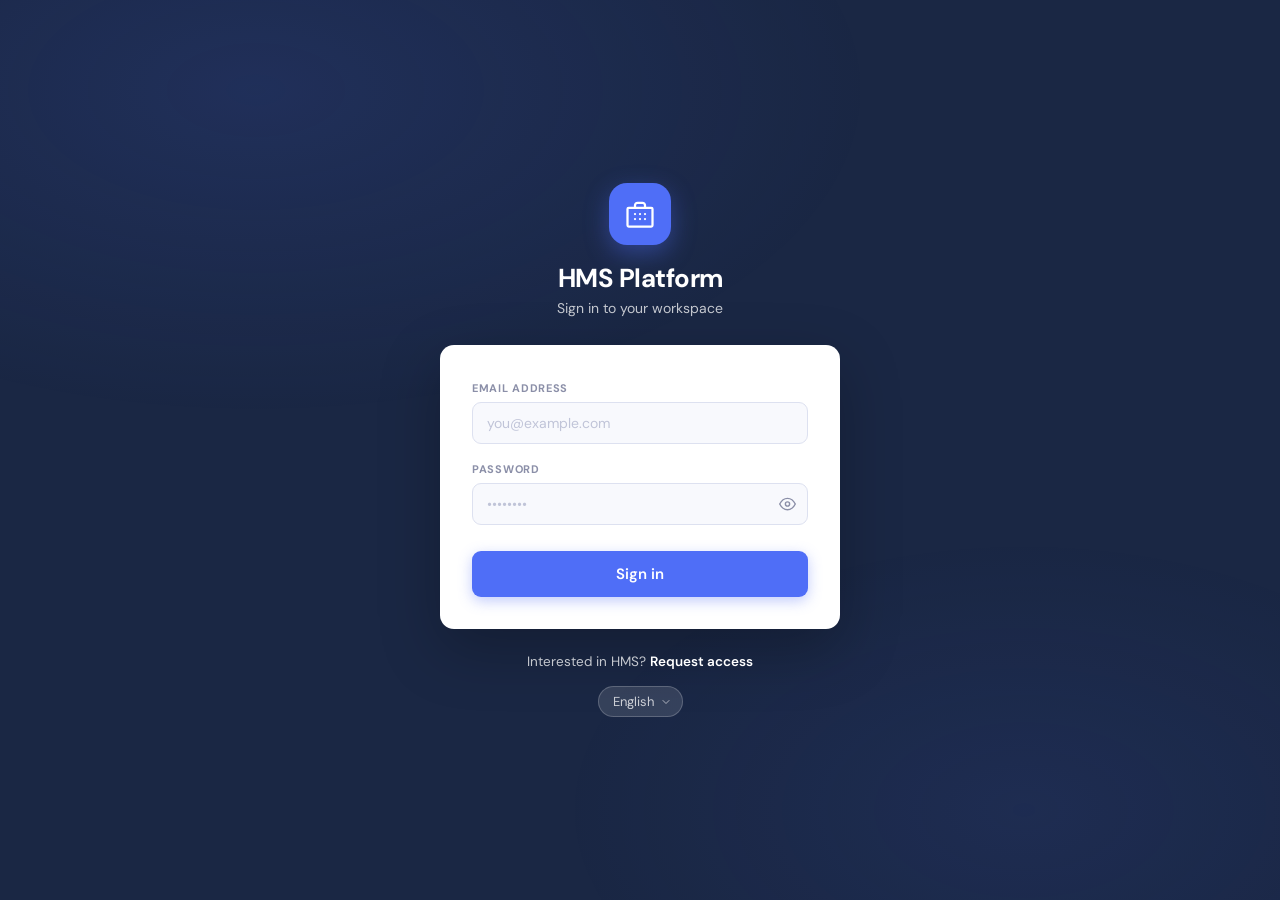
==== login.html @ 32c8299f "index and login done" ====
<!DOCTYPE html>
<html lang="en">
<head>
  <meta charset="UTF-8" />
  <meta name="viewport" content="width=device-width, initial-scale=1.0" />
  <title>Sign In — Hotel Management System</title>
  <link rel="preconnect" href="https://fonts.googleapis.com" />
  <link rel="preconnect" href="https://fonts.gstatic.com" crossorigin />
  <link href="https://fonts.googleapis.com/css2?family=DM+Sans:wght@300;400;500;600;700&display=swap" rel="stylesheet" />
  <style>
    *, *::before, *::after { box-sizing: border-box; margin: 0; padding: 0; }

    :root {
      --bg-dark: #1a2744;
      --bg-darker: #131d38;
      --primary: #4f6ef7;
      --primary-hover: #3d5ce8;
      --white: #ffffff;
      --card-bg: #ffffff;
      --input-border: #dde1f0;
      --input-bg: #f8f9fd;
      --input-focus: #4f6ef7;
      --text: #1a1d2e;
      --text-muted: #8b8fa8;
      --text-light: rgba(255,255,255,0.55);
      --text-light2: rgba(255,255,255,0.75);
      --radius: 14px;
      --radius-sm: 9px;
      --shadow: 0 20px 60px rgba(0,0,0,0.25);
    }

    body {
      font-family: 'DM Sans', sans-serif;
      background: var(--bg-dark);
      min-height: 100vh;
      display: flex;
      flex-direction: column;
      align-items: center;
      justify-content: center;
      padding: 24px 16px;
      position: relative;
      overflow: hidden;
    }

    /* subtle background pattern */
    body::before {
      content: '';
      position: fixed;
      inset: 0;
      background:
        radial-gradient(ellipse 80% 60% at 20% 10%, rgba(79,110,247,0.12) 0%, transparent 60%),
        radial-gradient(ellipse 60% 50% at 80% 90%, rgba(79,110,247,0.08) 0%, transparent 60%);
      pointer-events: none;
    }

    /* ── TOP HEADER (icon + name) ── */
    .login-header {
      text-align: center;
      margin-bottom: 28px;
      position: relative;
      z-index: 1;
    }

    .app-icon {
      width: 62px; height: 62px;
      background: var(--primary);
      border-radius: 18px;
      display: flex;
      align-items: center;
      justify-content: center;
      margin: 0 auto 16px;
      box-shadow: 0 8px 24px rgba(79,110,247,0.4);
    }
    .app-icon svg {
      width: 30px; height: 30px;
      color: #fff;
    }

    .app-name {
      font-size: 26px;
      font-weight: 700;
      color: var(--white);
      letter-spacing: -.5px;
    }

    .app-tagline {
      font-size: 14px;
      color: var(--text-light2);
      margin-top: 4px;
      font-weight: 400;
    }

    /* ── CARD ── */
    .login-card {
      background: var(--card-bg);
      border-radius: var(--radius);
      padding: 36px 32px 32px;
      width: 100%;
      max-width: 400px;
      box-shadow: var(--shadow);
      position: relative;
      z-index: 1;
    }

    /* ── FORM ── */
    .form-group {
      margin-bottom: 18px;
    }

    .form-label {
      display: block;
      font-size: 11px;
      font-weight: 700;
      letter-spacing: .7px;
      text-transform: uppercase;
      color: var(--text-muted);
      margin-bottom: 7px;
    }

    .input-wrap {
      position: relative;
    }

    .form-input {
      width: 100%;
      padding: 11px 14px;
      background: var(--input-bg);
      border: 1.5px solid var(--input-border);
      border-radius: var(--radius-sm);
      font-size: 14px;
      font-family: 'DM Sans', sans-serif;
      color: var(--text);
      outline: none;
      transition: border-color .2s, box-shadow .2s, background .2s;
    }
    .form-input::placeholder { color: #c0c4d8; }
    .form-input:focus {
      border-color: var(--input-focus);
      background: #fff;
      box-shadow: 0 0 0 3px rgba(79,110,247,0.12);
    }

    /* password toggle */
    .pw-toggle {
      position: absolute;
      right: 12px;
      top: 50%;
      transform: translateY(-50%);
      background: none;
      border: none;
      cursor: pointer;
      color: var(--text-muted);
      display: flex;
      align-items: center;
      padding: 0;
    }
    .pw-toggle:hover { color: var(--text); }
    .pw-toggle svg { width: 17px; height: 17px; }
    .form-input.has-toggle { padding-right: 40px; }

    /* ── SUBMIT BTN ── */
    .btn-signin {
      width: 100%;
      padding: 13px;
      background: var(--primary);
      color: #fff;
      border: none;
      border-radius: var(--radius-sm);
      font-size: 15px;
      font-weight: 600;
      font-family: 'DM Sans', sans-serif;
      cursor: pointer;
      margin-top: 8px;
      transition: background .2s, transform .15s, box-shadow .2s;
      box-shadow: 0 4px 14px rgba(79,110,247,0.35);
      letter-spacing: .1px;
    }
    .btn-signin:hover {
      background: var(--primary-hover);
      box-shadow: 0 6px 18px rgba(79,110,247,0.45);
    }
    .btn-signin:active { transform: scale(.98); }

    /* ── FOOTER LINKS ── */
    .login-footer {
      margin-top: 24px;
      text-align: center;
      position: relative;
      z-index: 1;
    }

    .request-access {
      font-size: 13.5px;
      color: var(--text-light2);
    }
    .request-access a {
      color: #fff;
      font-weight: 600;
      text-decoration: none;
    }
    .request-access a:hover { text-decoration: underline; }

    /* language selector */
    .lang-select-wrap {
      margin-top: 16px;
      display: flex;
      justify-content: center;
    }

    .lang-select {
      appearance: none;
      -webkit-appearance: none;
      background: rgba(255,255,255,0.12);
      border: 1px solid rgba(255,255,255,0.2);
      color: var(--text-light2);
      font-family: 'DM Sans', sans-serif;
      font-size: 13px;
      padding: 6px 28px 6px 14px;
      border-radius: 20px;
      cursor: pointer;
      outline: none;
      background-image: url("data:image/svg+xml,%3Csvg xmlns='http://www.w3.org/2000/svg' width='12' height='12' viewBox='0 0 24 24' fill='none' stroke='rgba(255,255,255,0.6)' stroke-width='2' stroke-linecap='round' stroke-linejoin='round'%3E%3Cpolyline points='6 9 12 15 18 9'/%3E%3C/svg%3E");
      background-repeat: no-repeat;
      background-position: right 10px center;
    }
    .lang-select option { background: var(--bg-darker); color: #fff; }

    /* ── RESPONSIVE ── */
    @media (max-width: 440px) {
      .login-card { padding: 28px 22px 26px; }
      .app-name { font-size: 22px; }
      .app-icon { width: 54px; height: 54px; border-radius: 15px; }
      .app-icon svg { width: 26px; height: 26px; }
    }

    @media (max-width: 320px) {
      .login-card { padding: 22px 16px 20px; }
    }
  </style>
</head>
<body>

  <!-- Header -->
  <div class="login-header">
    <div class="app-icon">
      <!-- Hotel building icon -->
      <svg viewBox="0 0 24 24" fill="none" stroke="currentColor" stroke-width="1.8" stroke-linecap="round" stroke-linejoin="round">
        <rect x="2" y="7" width="20" height="15" rx="1"/>
        <path d="M16 7V5a2 2 0 0 0-2-2h-4a2 2 0 0 0-2 2v2"/>
        <line x1="12" y1="12" x2="12" y2="12.01"/>
        <path d="M8 12h.01M16 12h.01M8 16h.01M16 16h.01M12 16h.01"/>
      </svg>
    </div>
    <div class="app-name">HMS Platform</div>
    <div class="app-tagline">Sign in to your workspace</div>
  </div>

  <!-- Card -->
  <div class="login-card">
    <form onsubmit="handleLogin(event)">

      <div class="form-group">
        <label class="form-label" for="email">Email Address</label>
        <div class="input-wrap">
          <input
            id="email"
            type="email"
            class="form-input"
            placeholder="you@example.com"
            autocomplete="email"
            required
          />
        </div>
      </div>

      <div class="form-group">
        <label class="form-label" for="password">Password</label>
        <div class="input-wrap">
          <input
            id="password"
            type="password"
            class="form-input has-toggle"
            placeholder="••••••••"
            autocomplete="current-password"
            required
          />
          <button type="button" class="pw-toggle" onclick="togglePassword()" id="pwToggle" title="Show/hide password">
            <svg id="eyeIcon" viewBox="0 0 24 24" fill="none" stroke="currentColor" stroke-width="2" stroke-linecap="round" stroke-linejoin="round">
              <path d="M1 12s4-8 11-8 11 8 11 8-4 8-11 8-11-8-11-8z"/>
              <circle cx="12" cy="12" r="3"/>
            </svg>
          </button>
        </div>
      </div>

      <button type="submit" class="btn-signin">Sign in</button>

    </form>
  </div>

  <!-- Footer -->
  <div class="login-footer">
    <div class="request-access">
      Interested in HMS? <a href="#">Request access</a>
    </div>
    <div class="lang-select-wrap">
      <select class="lang-select">
        <option value="en">English</option>
        <option value="ur">اردو</option>
      </select>
    </div>
  </div>

  <script>
    // Password show/hide
    function togglePassword() {
      const input = document.getElementById('password');
      const icon  = document.getElementById('eyeIcon');
      if (input.type === 'password') {
        input.type = 'text';
        icon.innerHTML = `
          <path d="M17.94 17.94A10.07 10.07 0 0 1 12 20c-7 0-11-8-11-8a18.45 18.45 0 0 1 5.06-5.94"/>
          <path d="M9.9 4.24A9.12 9.12 0 0 1 12 4c7 0 11 8 11 8a18.5 18.5 0 0 1-2.16 3.19"/>
          <line x1="1" y1="1" x2="23" y2="23"/>
        `;
      } else {
        input.type = 'password';
        icon.innerHTML = `
          <path d="M1 12s4-8 11-8 11 8 11 8-4 8-11 8-11-8-11-8z"/>
          <circle cx="12" cy="12" r="3"/>
        `;
      }
    }

    // Form submit
    function handleLogin(e) {
      e.preventDefault();
      const btn = e.target.querySelector('.btn-signin');
      btn.textContent = 'Signing in…';
      btn.disabled = true;
      setTimeout(() => {
        window.location.href = 'dashboard.html';
      }, 800);
    }
  </script>

</body>
</html>
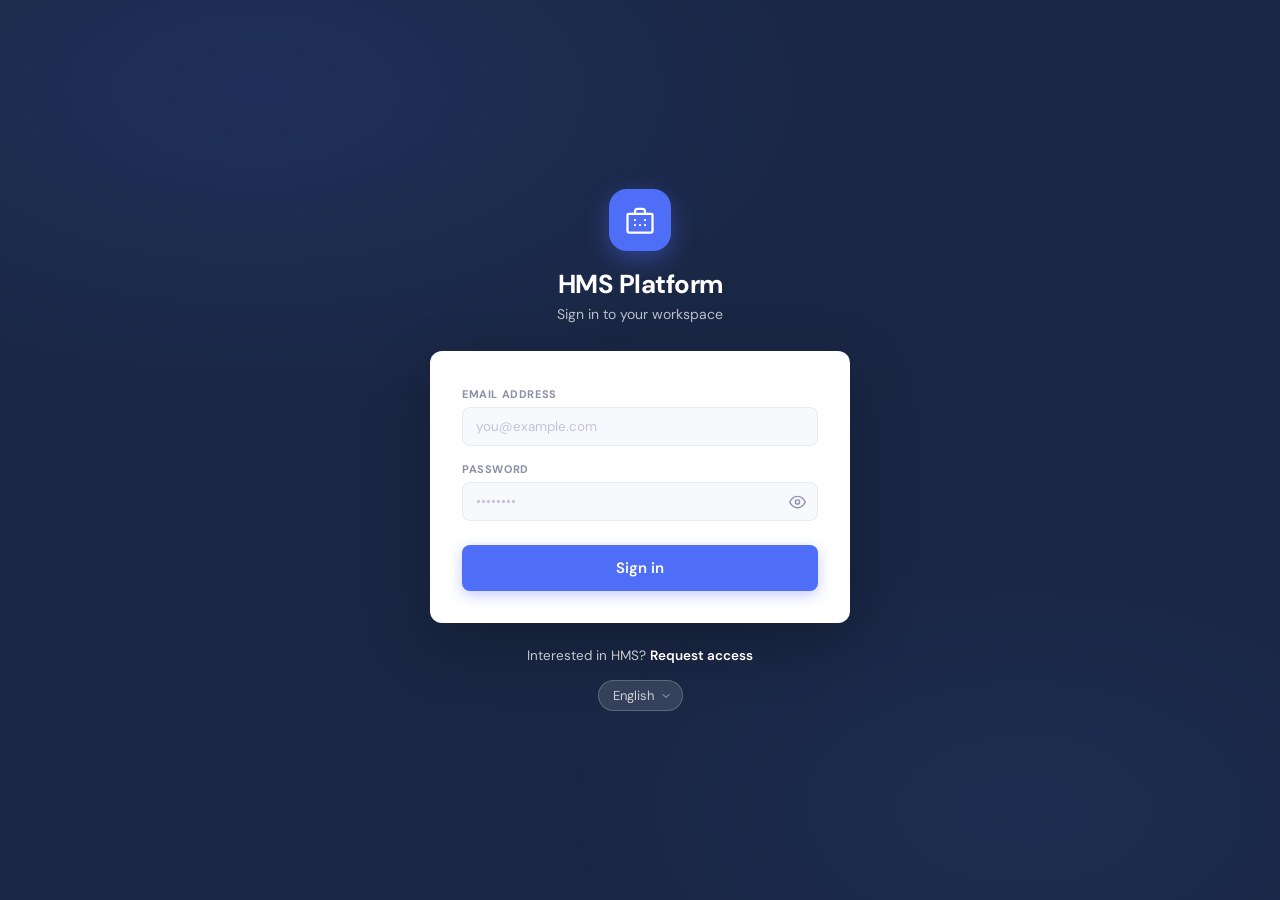
==== commit 03810c19: "signup and front-desk done" ====
--- a/login.html
+++ b/login.html
@@ -4,250 +4,15 @@
   <meta charset="UTF-8" />
   <meta name="viewport" content="width=device-width, initial-scale=1.0" />
   <title>Sign In — Hotel Management System</title>
-  <link rel="preconnect" href="https://fonts.googleapis.com" />
-  <link rel="preconnect" href="https://fonts.gstatic.com" crossorigin />
-  <link href="https://fonts.googleapis.com/css2?family=DM+Sans:wght@300;400;500;600;700&display=swap" rel="stylesheet" />
-  <style>
-    *, *::before, *::after { box-sizing: border-box; margin: 0; padding: 0; }
+  <link rel="stylesheet" href="style.css" />
+</head>
+<body class="layout-auth">
 
-    :root {
-      --bg-dark: #1a2744;
-      --bg-darker: #131d38;
-      --primary: #4f6ef7;
-      --primary-hover: #3d5ce8;
-      --white: #ffffff;
-      --card-bg: #ffffff;
-      --input-border: #dde1f0;
-      --input-bg: #f8f9fd;
-      --input-focus: #4f6ef7;
-      --text: #1a1d2e;
-      --text-muted: #8b8fa8;
-      --text-light: rgba(255,255,255,0.55);
-      --text-light2: rgba(255,255,255,0.75);
-      --radius: 14px;
-      --radius-sm: 9px;
-      --shadow: 0 20px 60px rgba(0,0,0,0.25);
-    }
-
-    body {
-      font-family: 'DM Sans', sans-serif;
-      background: var(--bg-dark);
-      min-height: 100vh;
-      display: flex;
-      flex-direction: column;
-      align-items: center;
-      justify-content: center;
-      padding: 24px 16px;
-      position: relative;
-      overflow: hidden;
-    }
-
-    /* subtle background pattern */
-    body::before {
-      content: '';
-      position: fixed;
-      inset: 0;
-      background:
-        radial-gradient(ellipse 80% 60% at 20% 10%, rgba(79,110,247,0.12) 0%, transparent 60%),
-        radial-gradient(ellipse 60% 50% at 80% 90%, rgba(79,110,247,0.08) 0%, transparent 60%);
-      pointer-events: none;
-    }
-
-    /* ── TOP HEADER (icon + name) ── */
-    .login-header {
-      text-align: center;
-      margin-bottom: 28px;
-      position: relative;
-      z-index: 1;
-    }
-
-    .app-icon {
-      width: 62px; height: 62px;
-      background: var(--primary);
-      border-radius: 18px;
-      display: flex;
-      align-items: center;
-      justify-content: center;
-      margin: 0 auto 16px;
-      box-shadow: 0 8px 24px rgba(79,110,247,0.4);
-    }
-    .app-icon svg {
-      width: 30px; height: 30px;
-      color: #fff;
-    }
-
-    .app-name {
-      font-size: 26px;
-      font-weight: 700;
-      color: var(--white);
-      letter-spacing: -.5px;
-    }
-
-    .app-tagline {
-      font-size: 14px;
-      color: var(--text-light2);
-      margin-top: 4px;
-      font-weight: 400;
-    }
-
-    /* ── CARD ── */
-    .login-card {
-      background: var(--card-bg);
-      border-radius: var(--radius);
-      padding: 36px 32px 32px;
-      width: 100%;
-      max-width: 400px;
-      box-shadow: var(--shadow);
-      position: relative;
-      z-index: 1;
-    }
-
-    /* ── FORM ── */
-    .form-group {
-      margin-bottom: 18px;
-    }
-
-    .form-label {
-      display: block;
-      font-size: 11px;
-      font-weight: 700;
-      letter-spacing: .7px;
-      text-transform: uppercase;
-      color: var(--text-muted);
-      margin-bottom: 7px;
-    }
-
-    .input-wrap {
-      position: relative;
-    }
-
-    .form-input {
-      width: 100%;
-      padding: 11px 14px;
-      background: var(--input-bg);
-      border: 1.5px solid var(--input-border);
-      border-radius: var(--radius-sm);
-      font-size: 14px;
-      font-family: 'DM Sans', sans-serif;
-      color: var(--text);
-      outline: none;
-      transition: border-color .2s, box-shadow .2s, background .2s;
-    }
-    .form-input::placeholder { color: #c0c4d8; }
-    .form-input:focus {
-      border-color: var(--input-focus);
-      background: #fff;
-      box-shadow: 0 0 0 3px rgba(79,110,247,0.12);
-    }
-
-    /* password toggle */
-    .pw-toggle {
-      position: absolute;
-      right: 12px;
-      top: 50%;
-      transform: translateY(-50%);
-      background: none;
-      border: none;
-      cursor: pointer;
-      color: var(--text-muted);
-      display: flex;
-      align-items: center;
-      padding: 0;
-    }
-    .pw-toggle:hover { color: var(--text); }
-    .pw-toggle svg { width: 17px; height: 17px; }
-    .form-input.has-toggle { padding-right: 40px; }
-
-    /* ── SUBMIT BTN ── */
-    .btn-signin {
-      width: 100%;
-      padding: 13px;
-      background: var(--primary);
-      color: #fff;
-      border: none;
-      border-radius: var(--radius-sm);
-      font-size: 15px;
-      font-weight: 600;
-      font-family: 'DM Sans', sans-serif;
-      cursor: pointer;
-      margin-top: 8px;
-      transition: background .2s, transform .15s, box-shadow .2s;
-      box-shadow: 0 4px 14px rgba(79,110,247,0.35);
-      letter-spacing: .1px;
-    }
-    .btn-signin:hover {
-      background: var(--primary-hover);
-      box-shadow: 0 6px 18px rgba(79,110,247,0.45);
-    }
-    .btn-signin:active { transform: scale(.98); }
-
-    /* ── FOOTER LINKS ── */
-    .login-footer {
-      margin-top: 24px;
-      text-align: center;
-      position: relative;
-      z-index: 1;
-    }
-
-    .request-access {
-      font-size: 13.5px;
-      color: var(--text-light2);
-    }
-    .request-access a {
-      color: #fff;
-      font-weight: 600;
-      text-decoration: none;
-    }
-    .request-access a:hover { text-decoration: underline; }
-
-    /* language selector */
-    .lang-select-wrap {
-      margin-top: 16px;
-      display: flex;
-      justify-content: center;
-    }
-
-    .lang-select {
-      appearance: none;
-      -webkit-appearance: none;
-      background: rgba(255,255,255,0.12);
-      border: 1px solid rgba(255,255,255,0.2);
-      color: var(--text-light2);
-      font-family: 'DM Sans', sans-serif;
-      font-size: 13px;
-      padding: 6px 28px 6px 14px;
-      border-radius: 20px;
-      cursor: pointer;
-      outline: none;
-      background-image: url("data:image/svg+xml,%3Csvg xmlns='http://www.w3.org/2000/svg' width='12' height='12' viewBox='0 0 24 24' fill='none' stroke='rgba(255,255,255,0.6)' stroke-width='2' stroke-linecap='round' stroke-linejoin='round'%3E%3Cpolyline points='6 9 12 15 18 9'/%3E%3C/svg%3E");
-      background-repeat: no-repeat;
-      background-position: right 10px center;
-    }
-    .lang-select option { background: var(--bg-darker); color: #fff; }
-
-    /* ── RESPONSIVE ── */
-    @media (max-width: 440px) {
-      .login-card { padding: 28px 22px 26px; }
-      .app-name { font-size: 22px; }
-      .app-icon { width: 54px; height: 54px; border-radius: 15px; }
-      .app-icon svg { width: 26px; height: 26px; }
-    }
-
-    @media (max-width: 320px) {
-      .login-card { padding: 22px 16px 20px; }
-    }
-  </style>
-</head>
-<body>
-
-  <!-- Header -->
-  <div class="login-header">
+  <div class="auth-header">
     <div class="app-icon">
-      <!-- Hotel building icon -->
       <svg viewBox="0 0 24 24" fill="none" stroke="currentColor" stroke-width="1.8" stroke-linecap="round" stroke-linejoin="round">
         <rect x="2" y="7" width="20" height="15" rx="1"/>
         <path d="M16 7V5a2 2 0 0 0-2-2h-4a2 2 0 0 0-2 2v2"/>
-        <line x1="12" y1="12" x2="12" y2="12.01"/>
         <path d="M8 12h.01M16 12h.01M8 16h.01M16 16h.01M12 16h.01"/>
       </svg>
     </div>
@@ -255,36 +20,19 @@
     <div class="app-tagline">Sign in to your workspace</div>
   </div>
 
-  <!-- Card -->
-  <div class="login-card">
+  <div class="auth-card">
     <form onsubmit="handleLogin(event)">
 
       <div class="form-group">
         <label class="form-label" for="email">Email Address</label>
-        <div class="input-wrap">
-          <input
-            id="email"
-            type="email"
-            class="form-input"
-            placeholder="you@example.com"
-            autocomplete="email"
-            required
-          />
-        </div>
+        <input id="email" type="email" class="form-input" placeholder="you@example.com" autocomplete="email" required />
       </div>
 
       <div class="form-group">
         <label class="form-label" for="password">Password</label>
         <div class="input-wrap">
-          <input
-            id="password"
-            type="password"
-            class="form-input has-toggle"
-            placeholder="••••••••"
-            autocomplete="current-password"
-            required
-          />
-          <button type="button" class="pw-toggle" onclick="togglePassword()" id="pwToggle" title="Show/hide password">
+          <input id="password" type="password" class="form-input has-toggle" placeholder="••••••••" autocomplete="current-password" required />
+          <button type="button" class="pw-toggle" onclick="togglePassword()" title="Show/hide password">
             <svg id="eyeIcon" viewBox="0 0 24 24" fill="none" stroke="currentColor" stroke-width="2" stroke-linecap="round" stroke-linejoin="round">
               <path d="M1 12s4-8 11-8 11 8 11 8-4 8-11 8-11-8-11-8z"/>
               <circle cx="12" cy="12" r="3"/>
@@ -293,16 +41,12 @@
         </div>
       </div>
 
-      <button type="submit" class="btn-signin">Sign in</button>
-
+      <button type="submit" class="btn-auth" id="submitBtn">Sign in</button>
     </form>
   </div>
 
-  <!-- Footer -->
-  <div class="login-footer">
-    <div class="request-access">
-      Interested in HMS? <a href="#">Request access</a>
-    </div>
+  <div class="auth-footer">
+    <p>Interested in HMS? <a href="#">Request access</a></p>
     <div class="lang-select-wrap">
       <select class="lang-select">
         <option value="en">English</option>
@@ -312,37 +56,24 @@
   </div>
 
   <script>
-    // Password show/hide
     function togglePassword() {
-      const input = document.getElementById('password');
-      const icon  = document.getElementById('eyeIcon');
-      if (input.type === 'password') {
-        input.type = 'text';
-        icon.innerHTML = `
-          <path d="M17.94 17.94A10.07 10.07 0 0 1 12 20c-7 0-11-8-11-8a18.45 18.45 0 0 1 5.06-5.94"/>
-          <path d="M9.9 4.24A9.12 9.12 0 0 1 12 4c7 0 11 8 11 8a18.5 18.5 0 0 1-2.16 3.19"/>
-          <line x1="1" y1="1" x2="23" y2="23"/>
-        `;
+      const inp  = document.getElementById('password');
+      const icon = document.getElementById('eyeIcon');
+      if (inp.type === 'password') {
+        inp.type = 'text';
+        icon.innerHTML = '<path d="M17.94 17.94A10.07 10.07 0 0 1 12 20c-7 0-11-8-11-8a18.45 18.45 0 0 1 5.06-5.94"/><path d="M9.9 4.24A9.12 9.12 0 0 1 12 4c7 0 11 8 11 8a18.5 18.5 0 0 1-2.16 3.19"/><line x1="1" y1="1" x2="23" y2="23"/>';
       } else {
-        input.type = 'password';
-        icon.innerHTML = `
-          <path d="M1 12s4-8 11-8 11 8 11 8-4 8-11 8-11-8-11-8z"/>
-          <circle cx="12" cy="12" r="3"/>
-        `;
+        inp.type = 'password';
+        icon.innerHTML = '<path d="M1 12s4-8 11-8 11 8 11 8-4 8-11 8-11-8-11-8z"/><circle cx="12" cy="12" r="3"/>';
       }
     }
-
-    // Form submit
     function handleLogin(e) {
       e.preventDefault();
-      const btn = e.target.querySelector('.btn-signin');
+      const btn = e.target.querySelector('.btn-auth');
       btn.textContent = 'Signing in…';
       btn.disabled = true;
-      setTimeout(() => {
-        window.location.href = 'dashboard.html';
-      }, 800);
+      setTimeout(() => { window.location.href = 'dashboard.html'; }, 800);
     }
   </script>
-
 </body>
 </html>
--- a/style.css
+++ b/style.css
@@ -0,0 +1,323 @@
+/* ============================================================
+   style.css — Hotel Management System | Common Styles
+   ============================================================ */
+
+@import url('https://fonts.googleapis.com/css2?family=DM+Sans:wght@300;400;500;600;700&display=swap');
+
+/* ── RESET ─────────────────────────────────────────────── */
+*, *::before, *::after { box-sizing: border-box; margin: 0; padding: 0; }
+
+/* ── VARIABLES ──────────────────────────────────────────── */
+:root {
+  --sidebar-width: 220px;
+  --topbar-h:      56px;
+  --bg:            #f5f6fa;
+  --white:         #ffffff;
+  --primary:       #4f6ef7;
+  --primary-light: #eef0fe;
+  --primary-hover: #3d5ce8;
+  --text:          #1a1d2e;
+  --text-muted:    #8b8fa8;
+  --text-light:    #b0b3c6;
+  --border:        #e8eaf2;
+  --green:         #22c55e;
+  --green-light:   #dcfce7;
+  --orange:        #f59e0b;
+  --orange-light:  #fef3c7;
+  --red:           #ef4444;
+  --red-light:     #fee2e2;
+  --blue:          #3b82f6;
+  --blue-light:    #dbeafe;
+  --purple:        #8b5cf6;
+  --teal:          #06b6d4;
+  --shadow-sm:     0 1px 3px rgba(0,0,0,.06), 0 1px 2px rgba(0,0,0,.04);
+  --shadow:        0 4px 16px rgba(0,0,0,.07);
+  --shadow-lg:     0 20px 60px rgba(0,0,0,.25);
+  --radius:        12px;
+  --radius-sm:     8px;
+  --bg-dark:       #1a2744;
+  --bg-darker:     #131d38;
+}
+
+/* ── BASE ───────────────────────────────────────────────── */
+body { font-family: 'DM Sans', sans-serif; color: var(--text); min-height: 100vh; }
+a    { text-decoration: none; color: inherit; }
+
+/* ── APP LAYOUT ─────────────────────────────────────────── */
+body.layout-app { background: var(--bg); display: flex; }
+
+/* ── SIDEBAR ────────────────────────────────────────────── */
+.sidebar {
+  width: var(--sidebar-width); background: var(--white);
+  border-right: 1px solid var(--border);
+  display: flex; flex-direction: column;
+  position: fixed; top: 0; left: 0;
+  height: 100vh; z-index: 100;
+  transition: transform .3s ease; overflow-y: auto;
+}
+.sidebar-brand {
+  display: flex; align-items: center; gap: 10px;
+  padding: 18px 16px 14px; border-bottom: 1px solid var(--border); flex-shrink: 0;
+}
+.brand-icon {
+  width: 34px; height: 34px; background: var(--primary);
+  border-radius: 9px; flex-shrink: 0;
+  display: flex; align-items: center; justify-content: center;
+}
+.brand-icon svg { width: 18px; height: 18px; color: #fff; }
+.brand-name { font-size: 15px; font-weight: 700; color: var(--text); letter-spacing: -.3px; }
+
+.sidebar-section-label {
+  font-size: 10px; font-weight: 600; letter-spacing: .8px;
+  text-transform: uppercase; color: var(--text-light); padding: 16px 16px 6px;
+}
+.nav-item {
+  display: flex; align-items: center; gap: 9px;
+  padding: 8px 14px; margin: 1px 8px;
+  border-radius: var(--radius-sm);
+  font-size: 13.5px; font-weight: 500;
+  color: var(--text-muted); cursor: pointer;
+  text-decoration: none; transition: all .18s;
+}
+.nav-item:hover  { background: var(--bg); color: var(--text); }
+.nav-item.active { background: var(--primary-light); color: var(--primary); }
+.nav-item svg    { width: 16px; height: 16px; flex-shrink: 0; }
+
+.sidebar-bottom { margin-top: auto; padding: 12px 8px; border-top: 1px solid var(--border); flex-shrink: 0; }
+.user-card {
+  display: flex; align-items: center; gap: 9px;
+  padding: 8px; border-radius: var(--radius-sm);
+  cursor: pointer; transition: background .18s;
+}
+.user-card:hover { background: var(--bg); }
+.user-avatar {
+  width: 32px; height: 32px; background: var(--primary);
+  border-radius: 50%; flex-shrink: 0;
+  display: flex; align-items: center; justify-content: center;
+  font-size: 13px; font-weight: 700; color: #fff;
+}
+.user-info { flex: 1; min-width: 0; }
+.user-name { font-size: 13px; font-weight: 600; color: var(--text); white-space: nowrap; overflow: hidden; text-overflow: ellipsis; }
+.user-role { font-size: 11px; color: var(--text-muted); }
+
+.sidebar-overlay { display: none; position: fixed; inset: 0; background: rgba(0,0,0,.4); z-index: 99; }
+.sidebar-overlay.open { display: block; }
+
+/* ── MAIN ───────────────────────────────────────────────── */
+.main { margin-left: var(--sidebar-width); flex: 1; display: flex; flex-direction: column; min-height: 100vh; }
+
+/* ── TOPBAR ─────────────────────────────────────────────── */
+.topbar {
+  height: var(--topbar-h); background: var(--white);
+  border-bottom: 1px solid var(--border);
+  display: flex; align-items: center; justify-content: space-between;
+  padding: 0 24px; position: sticky; top: 0; z-index: 50; flex-shrink: 0;
+}
+.topbar-left  { display: flex; align-items: center; gap: 12px; }
+.topbar-title { font-size: 16px; font-weight: 700; color: var(--text); }
+.topbar-right { display: flex; align-items: center; gap: 10px; }
+
+.hamburger {
+  display: none; width: 36px; height: 36px;
+  border: none; background: none; cursor: pointer;
+  align-items: center; justify-content: center;
+  border-radius: var(--radius-sm); color: var(--text-muted);
+}
+.hamburger:hover { background: var(--bg); }
+.hamburger svg  { width: 20px; height: 20px; }
+
+/* ── BUTTONS ────────────────────────────────────────────── */
+.btn-primary {
+  display: inline-flex; align-items: center; gap: 6px;
+  padding: 8px 16px; background: var(--primary); color: #fff;
+  border: none; border-radius: var(--radius-sm);
+  font-size: 13px; font-weight: 600; cursor: pointer;
+  font-family: inherit; transition: opacity .18s; white-space: nowrap;
+}
+.btn-primary:hover { opacity: .9; }
+.btn-primary svg  { width: 14px; height: 14px; }
+
+.btn-secondary {
+  display: inline-flex; align-items: center; gap: 6px;
+  padding: 8px 16px; background: var(--white); color: var(--text);
+  border: 1px solid var(--border); border-radius: var(--radius-sm);
+  font-size: 13px; font-weight: 600; cursor: pointer;
+  font-family: inherit; transition: background .18s; white-space: nowrap;
+}
+.btn-secondary:hover { background: var(--bg); }
+
+.icon-btn {
+  width: 36px; height: 36px; border: 1px solid var(--border);
+  border-radius: var(--radius-sm); background: var(--white);
+  display: flex; align-items: center; justify-content: center;
+  cursor: pointer; color: var(--text-muted); transition: background .15s;
+}
+.icon-btn:hover { background: var(--bg); }
+.icon-btn svg   { width: 16px; height: 16px; }
+
+.prop-selector {
+  display: flex; align-items: center; gap: 6px;
+  padding: 6px 12px; border: 1px solid var(--border); border-radius: var(--radius-sm);
+  font-size: 13px; font-weight: 500; color: var(--text);
+  background: var(--white); cursor: pointer; font-family: inherit;
+}
+.prop-selector svg { width: 14px; height: 14px; color: var(--text-muted); }
+
+.analytics-link {
+  display: flex; align-items: center; gap: 4px;
+  font-size: 13px; font-weight: 500; color: var(--primary); cursor: pointer; white-space: nowrap;
+}
+.analytics-link svg { width: 14px; height: 14px; }
+
+/* ── PAGE CONTENT ───────────────────────────────────────── */
+.content { padding: 24px; flex: 1; }
+.page-header { margin-bottom: 20px; }
+.page-header h1 { font-size: 22px; font-weight: 700; color: var(--text); letter-spacing: -.4px; }
+.page-header .sub { font-size: 13px; color: var(--text-muted); margin-top: 2px; }
+
+/* ── CARD ───────────────────────────────────────────────── */
+.card { background: var(--white); border: 1px solid var(--border); border-radius: var(--radius); box-shadow: var(--shadow-sm); overflow: hidden; }
+.card-header { display: flex; align-items: center; justify-content: space-between; padding: 16px 20px 12px; border-bottom: 1px solid var(--border); }
+.card-title  { font-size: 14px; font-weight: 700; color: var(--text); display: flex; align-items: center; gap: 8px; }
+.card-title .dot { width: 8px; height: 8px; border-radius: 50%; background: var(--primary); flex-shrink: 0; }
+.card-body   { padding: 20px; }
+.view-all    { font-size: 12px; color: var(--primary); font-weight: 500; cursor: pointer; }
+.view-all:hover { text-decoration: underline; }
+
+/* ── TABLE ──────────────────────────────────────────────── */
+.table-wrap { overflow-x: auto; }
+table       { width: 100%; border-collapse: collapse; }
+thead th    { font-size: 11px; font-weight: 600; letter-spacing: .4px; text-transform: uppercase; color: var(--text-muted); padding: 10px 20px; text-align: left; border-bottom: 1px solid var(--border); white-space: nowrap; }
+tbody tr    { border-bottom: 1px solid var(--border); transition: background .15s; }
+tbody tr:last-child { border-bottom: none; }
+tbody tr:hover      { background: var(--bg); }
+tbody td    { padding: 12px 20px; font-size: 13.5px; color: var(--text); white-space: nowrap; }
+
+/* ── BADGES ─────────────────────────────────────────────── */
+.badge { display: inline-flex; align-items: center; gap: 4px; padding: 3px 10px; border-radius: 20px; font-size: 11.5px; font-weight: 600; }
+.badge::before { content: ''; width: 5px; height: 5px; border-radius: 50%; flex-shrink: 0; }
+.badge-confirmed  { background: var(--blue-light);   color: var(--blue); }     .badge-confirmed::before  { background: var(--blue); }
+.badge-inhouse    { background: var(--green-light);  color: #16a34a; }         .badge-inhouse::before    { background: #16a34a; }
+.badge-checkedout { background: var(--bg);           color: var(--text-muted);}.badge-checkedout::before { background: var(--text-muted); }
+.badge-cancelled  { background: var(--red-light);    color: var(--red); }      .badge-cancelled::before  { background: var(--red); }
+.badge-pending    { background: var(--orange-light); color: #d97706; }         .badge-pending::before    { background: #d97706; }
+.badge-draft      { background: var(--bg);           color: var(--text-muted);}.badge-draft::before      { background: var(--text-muted); }
+.badge-paid       { background: var(--green-light);  color: #16a34a; }         .badge-paid::before       { background: #16a34a; }
+.badge-partial    { background: var(--orange-light); color: #d97706; }         .badge-partial::before    { background: #d97706; }
+.badge-active     { background: var(--green-light);  color: #16a34a; }         .badge-active::before     { background: #16a34a; }
+
+/* ── FORMS ──────────────────────────────────────────────── */
+.form-group { margin-bottom: 16px; }
+.form-label { display: block; font-size: 11px; font-weight: 700; letter-spacing: .6px; text-transform: uppercase; color: var(--text-muted); margin-bottom: 6px; }
+.form-input, .form-select, .form-textarea {
+  width: 100%; padding: 10px 13px; background: #f8f9fd;
+  border: 1.5px solid var(--border); border-radius: var(--radius-sm);
+  font-size: 13.5px; font-family: 'DM Sans', sans-serif;
+  color: var(--text); outline: none;
+  transition: border-color .2s, box-shadow .2s, background .2s;
+}
+.form-input::placeholder, .form-textarea::placeholder { color: #c0c4d8; }
+.form-input:focus, .form-select:focus, .form-textarea:focus {
+  border-color: var(--primary); background: var(--white);
+  box-shadow: 0 0 0 3px rgba(79,110,247,0.12);
+}
+.form-select {
+  appearance: none; -webkit-appearance: none; cursor: pointer;
+  background-image: url("data:image/svg+xml,%3Csvg xmlns='http://www.w3.org/2000/svg' width='12' height='12' viewBox='0 0 24 24' fill='none' stroke='%238b8fa8' stroke-width='2' stroke-linecap='round' stroke-linejoin='round'%3E%3Cpolyline points='6 9 12 15 18 9'/%3E%3C/svg%3E");
+  background-repeat: no-repeat; background-position: right 12px center; padding-right: 34px;
+}
+.form-textarea { resize: vertical; min-height: 80px; }
+.input-wrap { position: relative; }
+.pw-toggle  { position: absolute; right: 12px; top: 50%; transform: translateY(-50%); background: none; border: none; cursor: pointer; color: var(--text-muted); display: flex; align-items: center; padding: 0; }
+.pw-toggle:hover { color: var(--text); }
+.pw-toggle svg   { width: 17px; height: 17px; }
+.form-input.has-toggle { padding-right: 40px; }
+.form-row   { display: grid; grid-template-columns: 1fr 1fr; gap: 12px; }
+
+/* ── MISC ───────────────────────────────────────────────── */
+.dot         { width: 7px; height: 7px; border-radius: 50%; display: inline-block; flex-shrink: 0; }
+.ic-blue     { background: var(--blue-light);   color: var(--blue); }
+.ic-green    { background: var(--green-light);  color: var(--green); }
+.ic-orange   { background: var(--orange-light); color: var(--orange); }
+.ic-red      { background: var(--red-light);    color: var(--red); }
+.ic-purple   { background: #ede9fe;             color: var(--purple); }
+.ic-teal     { background: #cffafe;             color: var(--teal); }
+.divider     { border: none; border-top: 1px solid var(--border); margin: 16px 0; }
+.text-muted  { color: var(--text-muted); }
+.text-red    { color: var(--red); }
+.text-green  { color: var(--green); }
+.text-primary{ color: var(--primary); }
+
+/* ── MODAL ──────────────────────────────────────────────── */
+.modal-overlay { display: none; position: fixed; inset: 0; background: rgba(0,0,0,.45); z-index: 200; align-items: center; justify-content: center; padding: 16px; }
+.modal-overlay.open { display: flex; }
+.modal { background: var(--white); border-radius: var(--radius); width: 100%; max-width: 480px; max-height: 90vh; overflow-y: auto; box-shadow: 0 24px 64px rgba(0,0,0,.22); animation: modalIn .22s ease; }
+@keyframes modalIn { from { opacity: 0; transform: translateY(12px) scale(.97); } to { opacity: 1; transform: none; } }
+.modal-header { display: flex; align-items: center; justify-content: space-between; padding: 18px 20px 14px; border-bottom: 1px solid var(--border); }
+.modal-title  { font-size: 15px; font-weight: 700; color: var(--text); }
+.modal-close  { width: 28px; height: 28px; border: none; background: var(--bg); border-radius: 6px; cursor: pointer; color: var(--text-muted); display: flex; align-items: center; justify-content: center; }
+.modal-close:hover { background: var(--border); color: var(--text); }
+.modal-close svg { width: 14px; height: 14px; }
+.modal-body   { padding: 20px; }
+.modal-footer { padding: 14px 20px; border-top: 1px solid var(--border); display: flex; justify-content: flex-end; gap: 10px; }
+
+/* ── FILTER BAR ─────────────────────────────────────────── */
+.filter-bar  { display: flex; align-items: center; gap: 10px; margin-bottom: 16px; flex-wrap: wrap; }
+.tab-filters { display: flex; gap: 2px; background: var(--bg); padding: 3px; border-radius: var(--radius-sm); border: 1px solid var(--border); }
+.tab-filter  { padding: 5px 13px; border-radius: 6px; font-size: 12.5px; font-weight: 500; color: var(--text-muted); cursor: pointer; transition: all .15s; white-space: nowrap; border: none; background: none; font-family: inherit; }
+.tab-filter:hover  { color: var(--text); }
+.tab-filter.active { background: var(--white); color: var(--text); box-shadow: var(--shadow-sm); font-weight: 600; }
+
+/* ── AUTH LAYOUT ────────────────────────────────────────── */
+body.layout-auth {
+  background: var(--bg-dark); display: flex; flex-direction: column;
+  align-items: center; justify-content: center;
+  padding: 24px 16px; position: relative; overflow: hidden;
+}
+body.layout-auth::before {
+  content: ''; position: fixed; inset: 0;
+  background: radial-gradient(ellipse 80% 60% at 20% 10%, rgba(79,110,247,0.12) 0%, transparent 60%),
+              radial-gradient(ellipse 60% 50% at 80% 90%, rgba(79,110,247,0.08) 0%, transparent 60%);
+  pointer-events: none;
+}
+.auth-header { text-align: center; margin-bottom: 28px; position: relative; z-index: 1; }
+.app-icon    { width: 62px; height: 62px; background: var(--primary); border-radius: 18px; display: flex; align-items: center; justify-content: center; margin: 0 auto 16px; box-shadow: 0 8px 24px rgba(79,110,247,0.4); }
+.app-icon svg  { width: 30px; height: 30px; color: #fff; }
+.app-name    { font-size: 26px; font-weight: 700; color: var(--white); letter-spacing: -.5px; }
+.app-tagline { font-size: 14px; color: rgba(255,255,255,.7); margin-top: 4px; }
+.auth-card   { background: var(--white); border-radius: var(--radius); padding: 36px 32px 32px; width: 100%; max-width: 420px; box-shadow: var(--shadow-lg); position: relative; z-index: 1; }
+.auth-footer { margin-top: 24px; text-align: center; position: relative; z-index: 1; }
+.auth-footer p { font-size: 13.5px; color: rgba(255,255,255,.75); }
+.auth-footer a { color: #fff; font-weight: 600; }
+.auth-footer a:hover { text-decoration: underline; }
+
+.lang-select-wrap { margin-top: 16px; display: flex; justify-content: center; }
+.lang-select { appearance: none; -webkit-appearance: none; background: rgba(255,255,255,0.12); border: 1px solid rgba(255,255,255,0.2); color: rgba(255,255,255,.75); font-family: 'DM Sans', sans-serif; font-size: 13px; padding: 6px 28px 6px 14px; border-radius: 20px; cursor: pointer; outline: none; background-image: url("data:image/svg+xml,%3Csvg xmlns='http://www.w3.org/2000/svg' width='12' height='12' viewBox='0 0 24 24' fill='none' stroke='rgba(255,255,255,0.6)' stroke-width='2' stroke-linecap='round' stroke-linejoin='round'%3E%3Cpolyline points='6 9 12 15 18 9'/%3E%3C/svg%3E"); background-repeat: no-repeat; background-position: right 10px center; }
+.lang-select option { background: var(--bg-darker); color: #fff; }
+
+.btn-auth { width: 100%; padding: 13px; background: var(--primary); color: #fff; border: none; border-radius: var(--radius-sm); font-size: 15px; font-weight: 600; font-family: 'DM Sans', sans-serif; cursor: pointer; margin-top: 8px; transition: background .2s, transform .15s, box-shadow .2s; box-shadow: 0 4px 14px rgba(79,110,247,0.35); }
+.btn-auth:hover  { background: var(--primary-hover); box-shadow: 0 6px 18px rgba(79,110,247,0.45); }
+.btn-auth:active { transform: scale(.98); }
+.btn-auth:disabled { opacity: .7; cursor: not-allowed; }
+
+/* ── RESPONSIVE ─────────────────────────────────────────── */
+@media (max-width: 900px) {
+  .sidebar { transform: translateX(-100%); }
+  .sidebar.open { transform: translateX(0); }
+  .main { margin-left: 0; }
+  .hamburger { display: flex; }
+  .analytics-link, .prop-selector { display: none; }
+  .form-row { grid-template-columns: 1fr; }
+}
+@media (max-width: 580px) {
+  .content { padding: 16px; }
+  .topbar  { padding: 0 14px; }
+  .topbar-title { font-size: 14px; }
+  .auth-card { padding: 28px 22px 26px; }
+  .app-name  { font-size: 22px; }
+  .app-icon  { width: 54px; height: 54px; border-radius: 15px; }
+  .app-icon svg { width: 26px; height: 26px; }
+}
+@media (max-width: 380px) {
+  .auth-card { padding: 22px 16px 20px; }
+}
